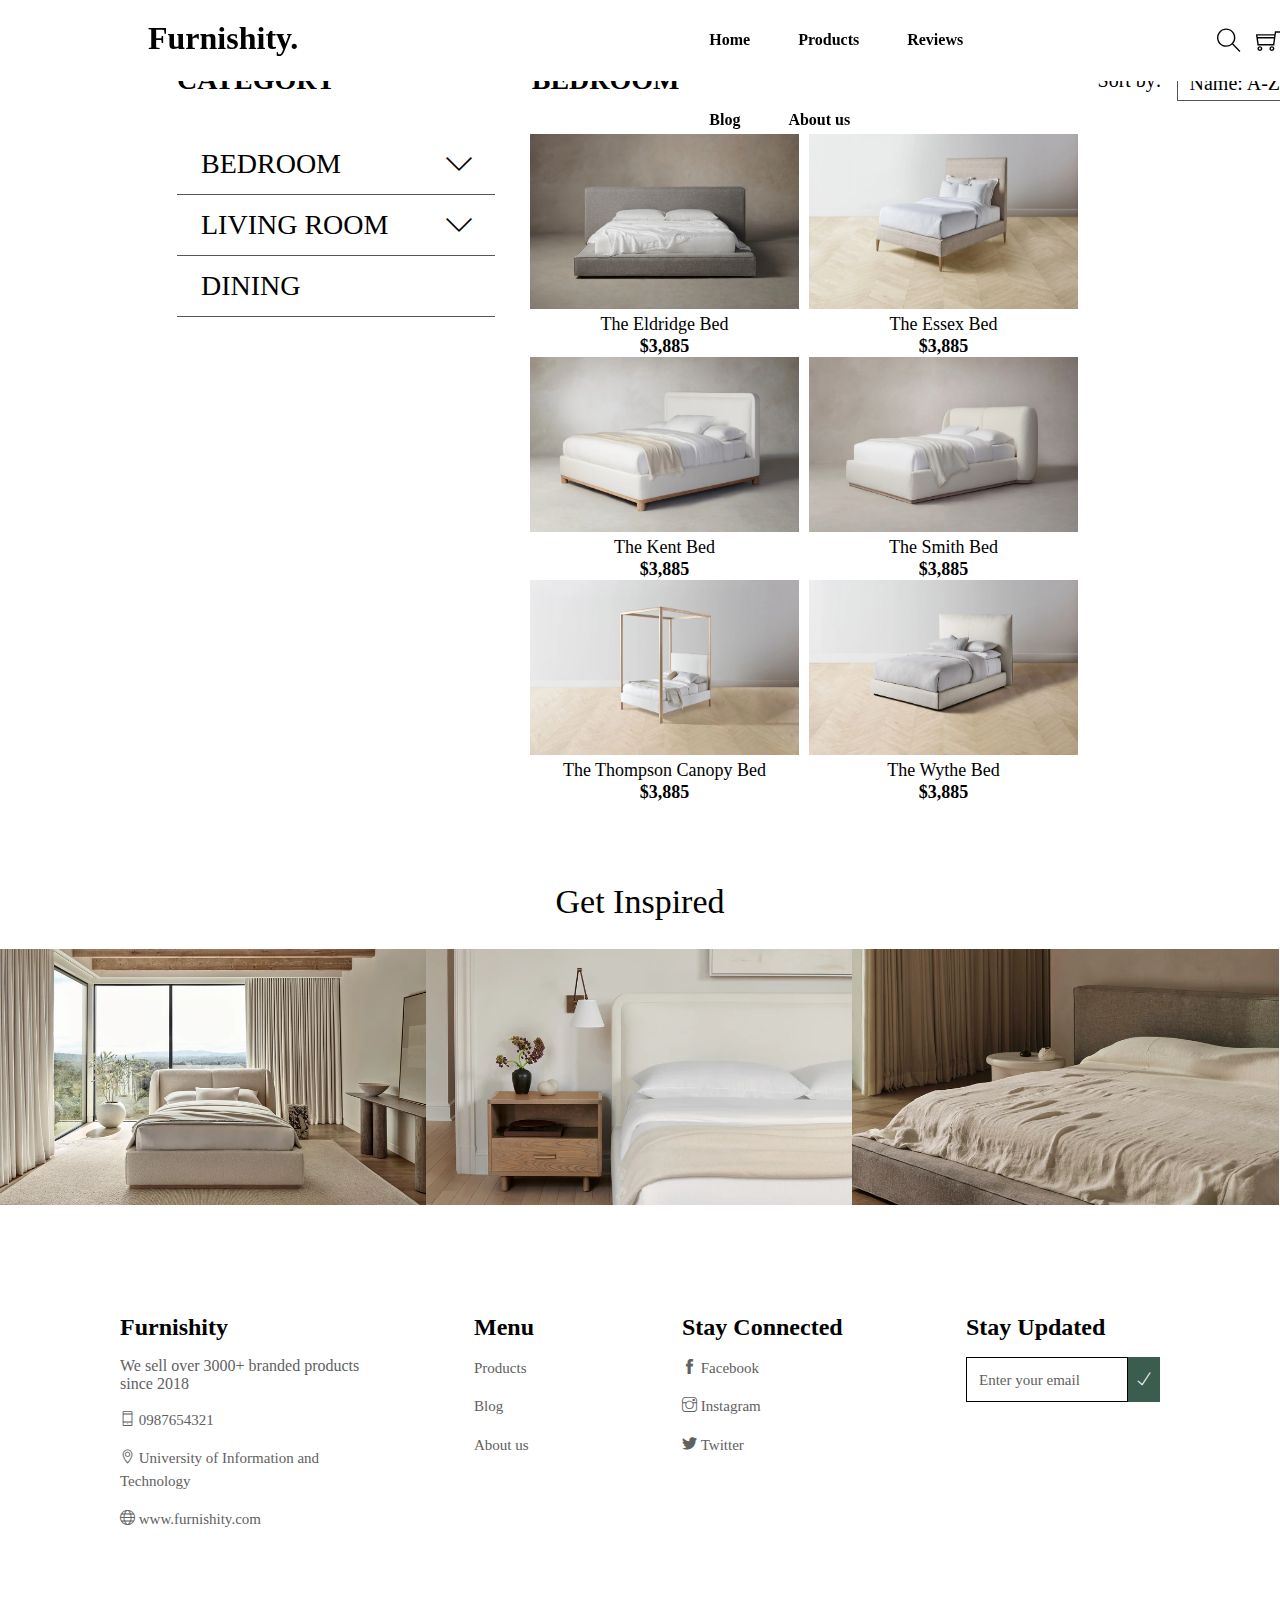
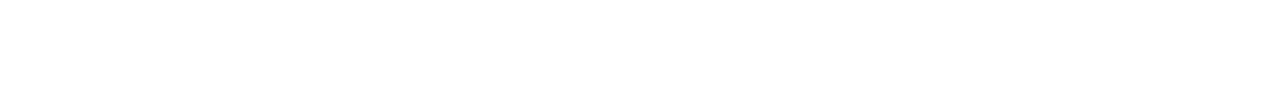
==== furnishity.html @ e51a415f "init" ====
<!DOCTYPE html>
<html lang="en">
<head>
    <meta charset="UTF-8">
    <meta name="viewport" content="width=sec, initial-scale=1.0">
    <title>Document</title>
    <link rel="stylesheet" href="furni.css">
    <link rel="stylesheet" href="./assets/fonts/themify-icons/themify-icons.css">
</head>
<body>
    <div class="header">
        <h2 class="logo">Furnishity.</h2>
        <div class="navigation">
            <ul class="navigation-list">
                <li><a href="">Home</a></li>
                <li><a href="">Products</a></li>
                <li><a href="">Reviews</a></li>
                <li><a href="">Blog</a></li>
                <li><a href="">About us</a></li>
            </ul>
        </div>
        <div class="button-search">
            <i class="button ti-search"></i>
        </div>
        <div class="button-cart">
            <i class="button ti-shopping-cart"></i>
        </div>
    </div>

    <div class="main">

        <div class="background-img">
            <img src="./assets/Furniture_Photos/Background_Photos/Bedroom_Screen/Main_Photo/Bed.png" alt="Bedroom">
        </div>

        <div class="lable">
            <p class="lable-text">CATEGORY</p>
            <div class="lable-source">
                <a href="">BEDROOM</a>
                <a href=""></a>
            </div>
            <div class="lable-sort-by">
                <div class="lable-sort-by-title">
                    <p>Sort by:</p>
                </div>
                <ul>
                    <li>
                        <a href="">
                            Name: A-Z
                            <i class="ti-angle-down"></i>
                        </a>
                        <ul class="lable-subnav">
                            <li><a href="">Best Seller</a></li>
                            <li><a href="">Price: Low-High</a></li>
                            <li><a href="">Price: High-Low</a></li>
                        </ul>
                    </li>
                </ul>
            </div>
        </div>

        <div class="product">
            <div class="vertical-navigation">
                <ul id="product-category">
                    <li>
                        <a href="">
                            BEDROOM
                            <i class="ti-angle-down"></i>
                        </a>
                        <ul class="vertical-subnav">
                            <li><a href="">Beds</a></li>
                            <li><a href="">Nightstands & Dressers</a></li>
                            <li><a href="">Accent Tables</a></li>
                            <li><a href="">Chairs</a></li>
                            <li><a href="">Benches & Ottomans</a></li>
                        </ul>
                    </li>
                    <li>
                        <a href="">
                            LIVING ROOM
                            <i class="ti-angle-down"></i>
                        </a>
                        <ul class="vertical-subnav">
                            <li><a href="">Sofas</a></li>
                            <li><a href="">Sectionals</a></li>
                            <li><a href="">Accent Tables </a></li>
                            <li><a href="">Chairs</a></li>
                            <li><a href="">Benches & Ottomans</a></li>
                            <li><a href="">Offices</a></li>
                        </ul>
                    </li>
                    <li><a href="">DINING</a></li>
                </ul>
            </div>
            
            <div class="product-bed">
                <div class="product-1">
                    <img src="./assets/Furniture_Photos/Products_Photos/P0007/1.webp" alt="The Eldridge Bed" class="product-img">
                    <div class="product-intro">
                        <p class="product-name">The Eldridge Bed</p>
                        <p class="product-cost">$3,885</p>
                    </div>
                </div>
                <div class="product-1">
                    <img src="./assets/Furniture_Photos/Products_Photos/P0008/1.webp" alt="The Essex Bed" class="product-img">
                    <div class="product-intro">
                        <p class="product-name">The Essex Bed</p>
                        <p class="product-cost">$3,885</p>
                    </div>
                </div>
                <div class="product-1">
                    <img src="./assets/Furniture_Photos/Products_Photos/P0009/1.webp" alt="The Kent Bed" class="product-img">
                    <div class="product-intro">
                        <p class="product-name">The Kent Bed</p>
                        <p class="product-cost">$3,885</p>
                    </div>
                </div>

                <div class="product-1">
                    <img src="./assets/Furniture_Photos/Products_Photos/P0010/1.webp" alt="The Smith Bed" class="product-img">
                    <div class="product-intro">
                        <p class="product-name">The Smith Bed</p>
                        <p class="product-cost">$3,885</p>
                    </div>
                </div>
                <div class="product-1">
                    <img src="./assets/Furniture_Photos/Products_Photos/P0011/1.webp" alt="The Thompson Canopy Bed" class="product-img">
                    <div class="product-intro">
                        <p class="product-name">The Thompson Canopy Bed</p>
                        <p class="product-cost">$3,885</p>
                    </div>
                </div>
                <div class="product-1">
                    <img src="./assets/Furniture_Photos/Products_Photos/P0012/1.webp" alt="The Wythe Bed" class="product-img">
                    <div class="product-intro">
                        <p class="product-name">The Wythe Bed</p>
                        <p class="product-cost">$3,885</p>
                    </div>
                </div>
            </div>
        </div>

        <div class="sample">
            <p class="sample-text">Get Inspired</p>
        </div>
        <div class="sample-bedroom">
            <img src="./assets/Furniture_Photos/Background_Photos/Bedroom_Screen/Inspired/1.webp" alt="Sample 1" class="sample-img1">
            <img src="./assets/Furniture_Photos/Background_Photos/Bedroom_Screen/Inspired/2.webp" alt="Sample 2" class="sample-img2">
            <img src="./assets/Furniture_Photos/Background_Photos/Bedroom_Screen/Inspired/3.webp" alt="Sample 3" class="sample-img3">
        </div>
    </div>

    <div class="footer">
        <div class="footer-row">
            <div class="footer-part a">
                <h2>Furnishity</h2>
                <p>We sell over 3000+ branded products since 2018</p>
                <ul class="footer-a">
                    <li>
                        <a href="">
                            <i class="ti-mobile"></i>
                            0987654321
                        </a>
                    </li>
                    <li>
                        <a href="">
                            <i class="ti-location-pin"></i>
                            University of Information and Technology
                        </a>
                    </li>
                    <li>
                        <a href="">
                            <i class="ti-world"></i>
                            www.furnishity.com
                        </a>
                    </li>
                </ul>
            </div>

            <div class="footer-part b">
                <h2>Menu</h2>
                <ul class="footer-b">
                    <li>
                        <a href="">
                            Products
                        </a>
                    </li>
                    <li>
                        <a href="">
                            Blog
                        </a>
                    </li>
                    <li>
                        <a href="">
                            About us
                        </a>
                    </li>
                </ul>
            </div>

            <div class="footer-part c">
                <h2>Stay Connected</h2>
                <ul class="footer-a">
                    <li>
                        <a href="">
                            <i class="ti-facebook"></i>
                            Facebook
                        </a>
                    </li>
                    <li>
                        <a href="">
                            <i class="ti-instagram"></i>
                            Instagram
                        </a>
                    </li>
                    <li>
                        <a href="">
                            <i class="ti-twitter-alt"></i>
                            Twitter
                        </a>
                    </li>
                </ul>
            </div>

            <div class="footer-part d">
                <h2>Stay Updated</h2>
                <ul>
                    <li>
                        <a href="">Enter your email</a>
                    </li>
                    <i class="ti-check"></i>
                </ul>
            </div>
        </div>
    </div>

</body>
</html>
---- furni.css ----
* {
    padding: 0;
    margin: 0;
    box-sizing: border-box;
}

html {
    font-family: Inter;
}

.header {
    width: 100%;
    height: 81px;
    position: fixed;
    top: 0;
    left: 0;
    right: 0;
    z-index: 1;
    background-color: white;
    display: flex;
}

.logo {
    font-size: 32px;
    line-height: 39px;
    padding: 19px 0 0 148px;;
    font-family: inter;
}

.navigation-list {
    display: inline-block;
    padding-left: 411px;
}

.navigation-list > li {
    display: inline-block;
}

.navigation-list li {
    position: relative;
    margin: 31px 44px 31px 0; 
}

.navigation-list li a {
    text-decoration: none;
    font-size: 16px;
    line-height: 16px;
    color: #000;
    font-family: inter;
    font-weight: bolder;
}

.navigation-list li:hover a{
    background-color: #ccc;
}

.button {
    font-weight: bolder;
    font-size: 24px;
}

.button.ti-search {
    margin-left: 134px;
    line-height: 81px;
}

.button.ti-shopping-cart {
    margin-left: 15px;
    line-height: 81px;
}

.header .button:hover {
    cursor: pointer;
}

.background-img  img {
    width: 100%;
    height: 737px;
}

.lable {
    padding-left: 177px;
    padding-right:178px;
    display: flex;
}

.lable .lable-text {
    font-weight: bold;
    padding: 45px 0 33px 0;
    line-height: 34px;
    color: black;
    font-size: 28px;
}

.lable .lable-source {
    padding: 45px 0 33px 196px;
}

.lable .lable-source > a {
    font-weight: bold;
    line-height: 34px;
    color: black;
    font-size: 28px;
    text-decoration: none;
}
    
.lable-sort-by {
    display: inline-flex;
}

.lable .lable-sort-by {
    padding-top: 45px;
    padding-bottom: 33px;
    padding-left: 418px;
}

.lable-sort-by .lable-sort-by-title > p {
    font-size: 20px;
    color: black;
    line-height: 24px;
    width: 79px;
    padding-top: 5px;
}

.lable-sort-by .ti-angle-down {
    padding-left: 39px;
}

.lable-sort-by > ul {
    list-style-type: none;
    margin: 0;
    background-color: white;
}

.lable-sort-by > ul > li {
    border: 1px solid #555;
    width: 188px;
    height: 38px;
}

.lable-sort-by > ul > li > a {
    display: block;
    font-size: 20px;
    line-height: 38px;
    text-decoration: none;
    padding-left: 12px;
    color: black;
}

.lable-subnav {
    list-style-type: none;
    background-color: #f4f4f4;
    position: absolute;
    width: 188px;
    display: none;
}

.lable-sort-by li:hover .lable-subnav {
    display: block;
}

.lable-subnav li:hover a {
    color: #000;
    background-color: #ccc;
}

.lable-subnav li a{
    display: block;
}

.lable-subnav a {
    color: #000;
    text-decoration: none;
    font-size: 20px;
    line-height: 24px;
    padding-left: 12px;
}

.product {
    display: flex;
    padding-left: 177px;
}

#product-category {
    list-style-type: none;
    margin: 0;
    padding: 0;
    background-color: white;
    width: 318px;
}

#product-category > li {
    border-bottom: 1px solid #555;
}

#product-category > li > a {
    display: block;
    font-size: 28px;
    height: 60px;
    line-height: 60px;
    text-decoration: none;
    padding-left: 24px;
    color: black;
}

#product-category .ti-angle-down {
    float: right;
    padding-right: 22px;
    line-height: 60px;
}

.product-bed {
    padding-left: 30px;
}

.product-1 {
    float: left;
    padding: 0 5px 0 5px;
}

.product-img {
    width: 269px;
    height: 175px;
}

.product-intro {
    text-align: center;
}

.product-name {
    font-size: 18px;
    line-height: 22px;
    padding: 6px 0 6px, 0;
}

.product-cost {
    font-size: 18px;
    line-height: 22px;
    font-weight: bold;
}

.vertical-subnav {
    background-color: #f4f4f4;
    list-style-type: none;
    background-color: #f4f4f4;
    position: relative;
    width: 318px;
    border-top: 1px solid #555;
    border-right: 1px solid #555;
    border-left: 1px solid #555;
    display: none;
}

.vertical-subnav > li > a {
    display: block;
}

.vertical-subnav a {
    font-size: 23px;
    color: #000;
    text-decoration: none;
    line-height: 50px;
    padding-left: 60px;
}

#product-category li:hover .vertical-subnav {
    display: block;
}

.vertical-subnav li:hover a {
    color: #000;
    background-color: #ccc;
}

.sample-text {
    font-size: 34px;
    line-height: 39px;
    font-family: Ruluko;
    padding: 79px 0 28px 0;
    text-align: center;
}   

.sample-bedroom {
    display: inline-flex;
}

.sample-img1, .sample-img2,  .sample-img3 {
    width: 33.30%;
    height: 100%;
}

.footer {
    width: 100%;
    height: 500px;
    padding: 105px 120px 0 120px;
    background-color: #ffffff;
}

.footer-part {
    float: left;
    width: 25%;
}

.footer-part li a {
    font-size: 15px;
    line-height: 22.5px;
    color: #616161;
    text-decoration: none;
}

.footer-part p {
    padding-top: 16px;
    color: #616161;
}

.footer-part li {
    padding-top: 16px;
}

.footer-part ul {
    list-style-type: none;
}

.footer-part.b {
    padding-left: 94px;
}

.footer-part.c {
    padding-left: 42px;
}

.footer-part.d {
    padding-left: 66px;
}

.footer-part.d .ti-check {
    float: right;
    color: #ffffff;
    background-color: #3B5D50;
    width: 48px;
    height: 45px;
    text-align: center;
    line-height: 45px;
}

.footer-part.d li {
    width: 242px;
    height: 45px;
    border: 1px solid #000;
    padding-top: 0;
}

.footer-part.d  li  a {
    line-height: 45px;
    padding-left: 12px;
}
.footer-part.d ul {
    display: flex;
    padding-top: 16px;
}

.footer-part.d .ti-check:hover {
    cursor: pointer;
}
---- assets/fonts/themify-icons/themify-icons.css ----
@font-face {
	font-family: 'themify';
	src:url('fonts/themify.eot?-fvbane');
	src:url('fonts/themify.eot?#iefix-fvbane') format('embedded-opentype'),
		url('fonts/themify.woff?-fvbane') format('woff'),
		url('fonts/themify.ttf?-fvbane') format('truetype'),
		url('fonts/themify.svg?-fvbane#themify') format('svg');
	font-weight: normal;
	font-style: normal;
}

[class^="ti-"], [class*=" ti-"] {
	font-family: 'themify';
	speak: none;
	font-style: normal;
	font-weight: normal;
	font-variant: normal;
	text-transform: none;
	line-height: 1;

	/* Better Font Rendering =========== */
	-webkit-font-smoothing: antialiased;
	-moz-osx-font-smoothing: grayscale;
}

.ti-wand:before {
	content: "\e600";
}
.ti-volume:before {
	content: "\e601";
}
.ti-user:before {
	content: "\e602";
}
.ti-unlock:before {
	content: "\e603";
}
.ti-unlink:before {
	content: "\e604";
}
.ti-trash:before {
	content: "\e605";
}
.ti-thought:before {
	content: "\e606";
}
.ti-target:before {
	content: "\e607";
}
.ti-tag:before {
	content: "\e608";
}
.ti-tablet:before {
	content: "\e609";
}
.ti-star:before {
	content: "\e60a";
}
.ti-spray:before {
	content: "\e60b";
}
.ti-signal:before {
	content: "\e60c";
}
.ti-shopping-cart:before {
	content: "\e60d";
}
.ti-shopping-cart-full:before {
	content: "\e60e";
}
.ti-settings:before {
	content: "\e60f";
}
.ti-search:before {
	content: "\e610";
}
.ti-zoom-in:before {
	content: "\e611";
}
.ti-zoom-out:before {
	content: "\e612";
}
.ti-cut:before {
	content: "\e613";
}
.ti-ruler:before {
	content: "\e614";
}
.ti-ruler-pencil:before {
	content: "\e615";
}
.ti-ruler-alt:before {
	content: "\e616";
}
.ti-bookmark:before {
	content: "\e617";
}
.ti-bookmark-alt:before {
	content: "\e618";
}
.ti-reload:before {
	content: "\e619";
}
.ti-plus:before {
	content: "\e61a";
}
.ti-pin:before {
	content: "\e61b";
}
.ti-pencil:before {
	content: "\e61c";
}
.ti-pencil-alt:before {
	content: "\e61d";
}
.ti-paint-roller:before {
	content: "\e61e";
}
.ti-paint-bucket:before {
	content: "\e61f";
}
.ti-na:before {
	content: "\e620";
}
.ti-mobile:before {
	content: "\e621";
}
.ti-minus:before {
	content: "\e622";
}
.ti-medall:before {
	content: "\e623";
}
.ti-medall-alt:before {
	content: "\e624";
}
.ti-marker:before {
	content: "\e625";
}
.ti-marker-alt:before {
	content: "\e626";
}
.ti-arrow-up:before {
	content: "\e627";
}
.ti-arrow-right:before {
	content: "\e628";
}
.ti-arrow-left:before {
	content: "\e629";
}
.ti-arrow-down:before {
	content: "\e62a";
}
.ti-lock:before {
	content: "\e62b";
}
.ti-location-arrow:before {
	content: "\e62c";
}
.ti-link:before {
	content: "\e62d";
}
.ti-layout:before {
	content: "\e62e";
}
.ti-layers:before {
	content: "\e62f";
}
.ti-layers-alt:before {
	content: "\e630";
}
.ti-key:before {
	content: "\e631";
}
.ti-import:before {
	content: "\e632";
}
.ti-image:before {
	content: "\e633";
}
.ti-heart:before {
	content: "\e634";
}
.ti-heart-broken:before {
	content: "\e635";
}
.ti-hand-stop:before {
	content: "\e636";
}
.ti-hand-open:before {
	content: "\e637";
}
.ti-hand-drag:before {
	content: "\e638";
}
.ti-folder:before {
	content: "\e639";
}
.ti-flag:before {
	content: "\e63a";
}
.ti-flag-alt:before {
	content: "\e63b";
}
.ti-flag-alt-2:before {
	content: "\e63c";
}
.ti-eye:before {
	content: "\e63d";
}
.ti-export:before {
	content: "\e63e";
}
.ti-exchange-vertical:before {
	content: "\e63f";
}
.ti-desktop:before {
	content: "\e640";
}
.ti-cup:before {
	content: "\e641";
}
.ti-crown:before {
	content: "\e642";
}
.ti-comments:before {
	content: "\e643";
}
.ti-comment:before {
	content: "\e644";
}
.ti-comment-alt:before {
	content: "\e645";
}
.ti-close:before {
	content: "\e646";
}
.ti-clip:before {
	content: "\e647";
}
.ti-angle-up:before {
	content: "\e648";
}
.ti-angle-right:before {
	content: "\e649";
}
.ti-angle-left:before {
	content: "\e64a";
}
.ti-angle-down:before {
	content: "\e64b";
}
.ti-check:before {
	content: "\e64c";
}
.ti-check-box:before {
	content: "\e64d";
}
.ti-camera:before {
	content: "\e64e";
}
.ti-announcement:before {
	content: "\e64f";
}
.ti-brush:before {
	content: "\e650";
}
.ti-briefcase:before {
	content: "\e651";
}
.ti-bolt:before {
	content: "\e652";
}
.ti-bolt-alt:before {
	content: "\e653";
}
.ti-blackboard:before {
	content: "\e654";
}
.ti-bag:before {
	content: "\e655";
}
.ti-move:before {
	content: "\e656";
}
.ti-arrows-vertical:before {
	content: "\e657";
}
.ti-arrows-horizontal:before {
	content: "\e658";
}
.ti-fullscreen:before {
	content: "\e659";
}
.ti-arrow-top-right:before {
	content: "\e65a";
}
.ti-arrow-top-left:before {
	content: "\e65b";
}
.ti-arrow-circle-up:before {
	content: "\e65c";
}
.ti-arrow-circle-right:before {
	content: "\e65d";
}
.ti-arrow-circle-left:before {
	content: "\e65e";
}
.ti-arrow-circle-down:before {
	content: "\e65f";
}
.ti-angle-double-up:before {
	content: "\e660";
}
.ti-angle-double-right:before {
	content: "\e661";
}
.ti-angle-double-left:before {
	content: "\e662";
}
.ti-angle-double-down:before {
	content: "\e663";
}
.ti-zip:before {
	content: "\e664";
}
.ti-world:before {
	content: "\e665";
}
.ti-wheelchair:before {
	content: "\e666";
}
.ti-view-list:before {
	content: "\e667";
}
.ti-view-list-alt:before {
	content: "\e668";
}
.ti-view-grid:before {
	content: "\e669";
}
.ti-uppercase:before {
	content: "\e66a";
}
.ti-upload:before {
	content: "\e66b";
}
.ti-underline:before {
	content: "\e66c";
}
.ti-truck:before {
	content: "\e66d";
}
.ti-timer:before {
	content: "\e66e";
}
.ti-ticket:before {
	content: "\e66f";
}
.ti-thumb-up:before {
	content: "\e670";
}
.ti-thumb-down:before {
	content: "\e671";
}
.ti-text:before {
	content: "\e672";
}
.ti-stats-up:before {
	content: "\e673";
}
.ti-stats-down:before {
	content: "\e674";
}
.ti-split-v:before {
	content: "\e675";
}
.ti-split-h:before {
	content: "\e676";
}
.ti-smallcap:before {
	content: "\e677";
}
.ti-shine:before {
	content: "\e678";
}
.ti-shift-right:before {
	content: "\e679";
}
.ti-shift-left:before {
	content: "\e67a";
}
.ti-shield:before {
	content: "\e67b";
}
.ti-notepad:before {
	content: "\e67c";
}
.ti-server:before {
	content: "\e67d";
}
.ti-quote-right:before {
	content: "\e67e";
}
.ti-quote-left:before {
	content: "\e67f";
}
.ti-pulse:before {
	content: "\e680";
}
.ti-printer:before {
	content: "\e681";
}
.ti-power-off:before {
	content: "\e682";
}
.ti-plug:before {
	content: "\e683";
}
.ti-pie-chart:before {
	content: "\e684";
}
.ti-paragraph:before {
	content: "\e685";
}
.ti-panel:before {
	content: "\e686";
}
.ti-package:before {
	content: "\e687";
}
.ti-music:before {
	content: "\e688";
}
.ti-music-alt:before {
	content: "\e689";
}
.ti-mouse:before {
	content: "\e68a";
}
.ti-mouse-alt:before {
	content: "\e68b";
}
.ti-money:before {
	content: "\e68c";
}
.ti-microphone:before {
	content: "\e68d";
}
.ti-menu:before {
	content: "\e68e";
}
.ti-menu-alt:before {
	content: "\e68f";
}
.ti-map:before {
	content: "\e690";
}
.ti-map-alt:before {
	content: "\e691";
}
.ti-loop:before {
	content: "\e692";
}
.ti-location-pin:before {
	content: "\e693";
}
.ti-list:before {
	content: "\e694";
}
.ti-light-bulb:before {
	content: "\e695";
}
.ti-Italic:before {
	content: "\e696";
}
.ti-info:before {
	content: "\e697";
}
.ti-infinite:before {
	content: "\e698";
}
.ti-id-badge:before {
	content: "\e699";
}
.ti-hummer:before {
	content: "\e69a";
}
.ti-home:before {
	content: "\e69b";
}
.ti-help:before {
	content: "\e69c";
}
.ti-headphone:before {
	content: "\e69d";
}
.ti-harddrives:before {
	content: "\e69e";
}
.ti-harddrive:before {
	content: "\e69f";
}
.ti-gift:before {
	content: "\e6a0";
}
.ti-game:before {
	content: "\e6a1";
}
.ti-filter:before {
	content: "\e6a2";
}
.ti-files:before {
	content: "\e6a3";
}
.ti-file:before {
	content: "\e6a4";
}
.ti-eraser:before {
	content: "\e6a5";
}
.ti-envelope:before {
	content: "\e6a6";
}
.ti-download:before {
	content: "\e6a7";
}
.ti-direction:before {
	content: "\e6a8";
}
.ti-direction-alt:before {
	content: "\e6a9";
}
.ti-dashboard:before {
	content: "\e6aa";
}
.ti-control-stop:before {
	content: "\e6ab";
}
.ti-control-shuffle:before {
	content: "\e6ac";
}
.ti-control-play:before {
	content: "\e6ad";
}
.ti-control-pause:before {
	content: "\e6ae";
}
.ti-control-forward:before {
	content: "\e6af";
}
.ti-control-backward:before {
	content: "\e6b0";
}
.ti-cloud:before {
	content: "\e6b1";
}
.ti-cloud-up:before {
	content: "\e6b2";
}
.ti-cloud-down:before {
	content: "\e6b3";
}
.ti-clipboard:before {
	content: "\e6b4";
}
.ti-car:before {
	content: "\e6b5";
}
.ti-calendar:before {
	content: "\e6b6";
}
.ti-book:before {
	content: "\e6b7";
}
.ti-bell:before {
	content: "\e6b8";
}
.ti-basketball:before {
	content: "\e6b9";
}
.ti-bar-chart:before {
	content: "\e6ba";
}
.ti-bar-chart-alt:before {
	content: "\e6bb";
}
.ti-back-right:before {
	content: "\e6bc";
}
.ti-back-left:before {
	content: "\e6bd";
}
.ti-arrows-corner:before {
	content: "\e6be";
}
.ti-archive:before {
	content: "\e6bf";
}
.ti-anchor:before {
	content: "\e6c0";
}
.ti-align-right:before {
	content: "\e6c1";
}
.ti-align-left:before {
	content: "\e6c2";
}
.ti-align-justify:before {
	content: "\e6c3";
}
.ti-align-center:before {
	content: "\e6c4";
}
.ti-alert:before {
	content: "\e6c5";
}
.ti-alarm-clock:before {
	content: "\e6c6";
}
.ti-agenda:before {
	content: "\e6c7";
}
.ti-write:before {
	content: "\e6c8";
}
.ti-window:before {
	content: "\e6c9";
}
.ti-widgetized:before {
	content: "\e6ca";
}
.ti-widget:before {
	content: "\e6cb";
}
.ti-widget-alt:before {
	content: "\e6cc";
}
.ti-wallet:before {
	content: "\e6cd";
}
.ti-video-clapper:before {
	content: "\e6ce";
}
.ti-video-camera:before {
	content: "\e6cf";
}
.ti-vector:before {
	content: "\e6d0";
}
.ti-themify-logo:before {
	content: "\e6d1";
}
.ti-themify-favicon:before {
	content: "\e6d2";
}
.ti-themify-favicon-alt:before {
	content: "\e6d3";
}
.ti-support:before {
	content: "\e6d4";
}
.ti-stamp:before {
	content: "\e6d5";
}
.ti-split-v-alt:before {
	content: "\e6d6";
}
.ti-slice:before {
	content: "\e6d7";
}
.ti-shortcode:before {
	content: "\e6d8";
}
.ti-shift-right-alt:before {
	content: "\e6d9";
}
.ti-shift-left-alt:before {
	content: "\e6da";
}
.ti-ruler-alt-2:before {
	content: "\e6db";
}
.ti-receipt:before {
	content: "\e6dc";
}
.ti-pin2:before {
	content: "\e6dd";
}
.ti-pin-alt:before {
	content: "\e6de";
}
.ti-pencil-alt2:before {
	content: "\e6df";
}
.ti-palette:before {
	content: "\e6e0";
}
.ti-more:before {
	content: "\e6e1";
}
.ti-more-alt:before {
	content: "\e6e2";
}
.ti-microphone-alt:before {
	content: "\e6e3";
}
.ti-magnet:before {
	content: "\e6e4";
}
.ti-line-double:before {
	content: "\e6e5";
}
.ti-line-dotted:before {
	content: "\e6e6";
}
.ti-line-dashed:before {
	content: "\e6e7";
}
.ti-layout-width-full:before {
	content: "\e6e8";
}
.ti-layout-width-default:before {
	content: "\e6e9";
}
.ti-layout-width-default-alt:before {
	content: "\e6ea";
}
.ti-layout-tab:before {
	content: "\e6eb";
}
.ti-layout-tab-window:before {
	content: "\e6ec";
}
.ti-layout-tab-v:before {
	content: "\e6ed";
}
.ti-layout-tab-min:before {
	content: "\e6ee";
}
.ti-layout-slider:before {
	content: "\e6ef";
}
.ti-layout-slider-alt:before {
	content: "\e6f0";
}
.ti-layout-sidebar-right:before {
	content: "\e6f1";
}
.ti-layout-sidebar-none:before {
	content: "\e6f2";
}
.ti-layout-sidebar-left:before {
	content: "\e6f3";
}
.ti-layout-placeholder:before {
	content: "\e6f4";
}
.ti-layout-menu:before {
	content: "\e6f5";
}
.ti-layout-menu-v:before {
	content: "\e6f6";
}
.ti-layout-menu-separated:before {
	content: "\e6f7";
}
.ti-layout-menu-full:before {
	content: "\e6f8";
}
.ti-layout-media-right-alt:before {
	content: "\e6f9";
}
.ti-layout-media-right:before {
	content: "\e6fa";
}
.ti-layout-media-overlay:before {
	content: "\e6fb";
}
.ti-layout-media-overlay-alt:before {
	content: "\e6fc";
}
.ti-layout-media-overlay-alt-2:before {
	content: "\e6fd";
}
.ti-layout-media-left-alt:before {
	content: "\e6fe";
}
.ti-layout-media-left:before {
	content: "\e6ff";
}
.ti-layout-media-center-alt:before {
	content: "\e700";
}
.ti-layout-media-center:before {
	content: "\e701";
}
.ti-layout-list-thumb:before {
	content: "\e702";
}
.ti-layout-list-thumb-alt:before {
	content: "\e703";
}
.ti-layout-list-post:before {
	content: "\e704";
}
.ti-layout-list-large-image:before {
	content: "\e705";
}
.ti-layout-line-solid:before {
	content: "\e706";
}
.ti-layout-grid4:before {
	content: "\e707";
}
.ti-layout-grid3:before {
	content: "\e708";
}
.ti-layout-grid2:before {
	content: "\e709";
}
.ti-layout-grid2-thumb:before {
	content: "\e70a";
}
.ti-layout-cta-right:before {
	content: "\e70b";
}
.ti-layout-cta-left:before {
	content: "\e70c";
}
.ti-layout-cta-center:before {
	content: "\e70d";
}
.ti-layout-cta-btn-right:before {
	content: "\e70e";
}
.ti-layout-cta-btn-left:before {
	content: "\e70f";
}
.ti-layout-column4:before {
	content: "\e710";
}
.ti-layout-column3:before {
	content: "\e711";
}
.ti-layout-column2:before {
	content: "\e712";
}
.ti-layout-accordion-separated:before {
	content: "\e713";
}
.ti-layout-accordion-merged:before {
	content: "\e714";
}
.ti-layout-accordion-list:before {
	content: "\e715";
}
.ti-ink-pen:before {
	content: "\e716";
}
.ti-info-alt:before {
	content: "\e717";
}
.ti-help-alt:before {
	content: "\e718";
}
.ti-headphone-alt:before {
	content: "\e719";
}
.ti-hand-point-up:before {
	content: "\e71a";
}
.ti-hand-point-right:before {
	content: "\e71b";
}
.ti-hand-point-left:before {
	content: "\e71c";
}
.ti-hand-point-down:before {
	content: "\e71d";
}
.ti-gallery:before {
	content: "\e71e";
}
.ti-face-smile:before {
	content: "\e71f";
}
.ti-face-sad:before {
	content: "\e720";
}
.ti-credit-card:before {
	content: "\e721";
}
.ti-control-skip-forward:before {
	content: "\e722";
}
.ti-control-skip-backward:before {
	content: "\e723";
}
.ti-control-record:before {
	content: "\e724";
}
.ti-control-eject:before {
	content: "\e725";
}
.ti-comments-smiley:before {
	content: "\e726";
}
.ti-brush-alt:before {
	content: "\e727";
}
.ti-youtube:before {
	content: "\e728";
}
.ti-vimeo:before {
	content: "\e729";
}
.ti-twitter:before {
	content: "\e72a";
}
.ti-time:before {
	content: "\e72b";
}
.ti-tumblr:before {
	content: "\e72c";
}
.ti-skype:before {
	content: "\e72d";
}
.ti-share:before {
	content: "\e72e";
}
.ti-share-alt:before {
	content: "\e72f";
}
.ti-rocket:before {
	content: "\e730";
}
.ti-pinterest:before {
	content: "\e731";
}
.ti-new-window:before {
	content: "\e732";
}
.ti-microsoft:before {
	content: "\e733";
}
.ti-list-ol:before {
	content: "\e734";
}
.ti-linkedin:before {
	content: "\e735";
}
.ti-layout-sidebar-2:before {
	content: "\e736";
}
.ti-layout-grid4-alt:before {
	content: "\e737";
}
.ti-layout-grid3-alt:before {
	content: "\e738";
}
.ti-layout-grid2-alt:before {
	content: "\e739";
}
.ti-layout-column4-alt:before {
	content: "\e73a";
}
.ti-layout-column3-alt:before {
	content: "\e73b";
}
.ti-layout-column2-alt:before {
	content: "\e73c";
}
.ti-instagram:before {
	content: "\e73d";
}
.ti-google:before {
	content: "\e73e";
}
.ti-github:before {
	content: "\e73f";
}
.ti-flickr:before {
	content: "\e740";
}
.ti-facebook:before {
	content: "\e741";
}
.ti-dropbox:before {
	content: "\e742";
}
.ti-dribbble:before {
	content: "\e743";
}
.ti-apple:before {
	content: "\e744";
}
.ti-android:before {
	content: "\e745";
}
.ti-save:before {
	content: "\e746";
}
.ti-save-alt:before {
	content: "\e747";
}
.ti-yahoo:before {
	content: "\e748";
}
.ti-wordpress:before {
	content: "\e749";
}
.ti-vimeo-alt:before {
	content: "\e74a";
}
.ti-twitter-alt:before {
	content: "\e74b";
}
.ti-tumblr-alt:before {
	content: "\e74c";
}
.ti-trello:before {
	content: "\e74d";
}
.ti-stack-overflow:before {
	content: "\e74e";
}
.ti-soundcloud:before {
	content: "\e74f";
}
.ti-sharethis:before {
	content: "\e750";
}
.ti-sharethis-alt:before {
	content: "\e751";
}
.ti-reddit:before {
	content: "\e752";
}
.ti-pinterest-alt:before {
	content: "\e753";
}
.ti-microsoft-alt:before {
	content: "\e754";
}
.ti-linux:before {
	content: "\e755";
}
.ti-jsfiddle:before {
	content: "\e756";
}
.ti-joomla:before {
	content: "\e757";
}
.ti-html5:before {
	content: "\e758";
}
.ti-flickr-alt:before {
	content: "\e759";
}
.ti-email:before {
	content: "\e75a";
}
.ti-drupal:before {
	content: "\e75b";
}
.ti-dropbox-alt:before {
	content: "\e75c";
}
.ti-css3:before {
	content: "\e75d";
}
.ti-rss:before {
	content: "\e75e";
}
.ti-rss-alt:before {
	content: "\e75f";
}
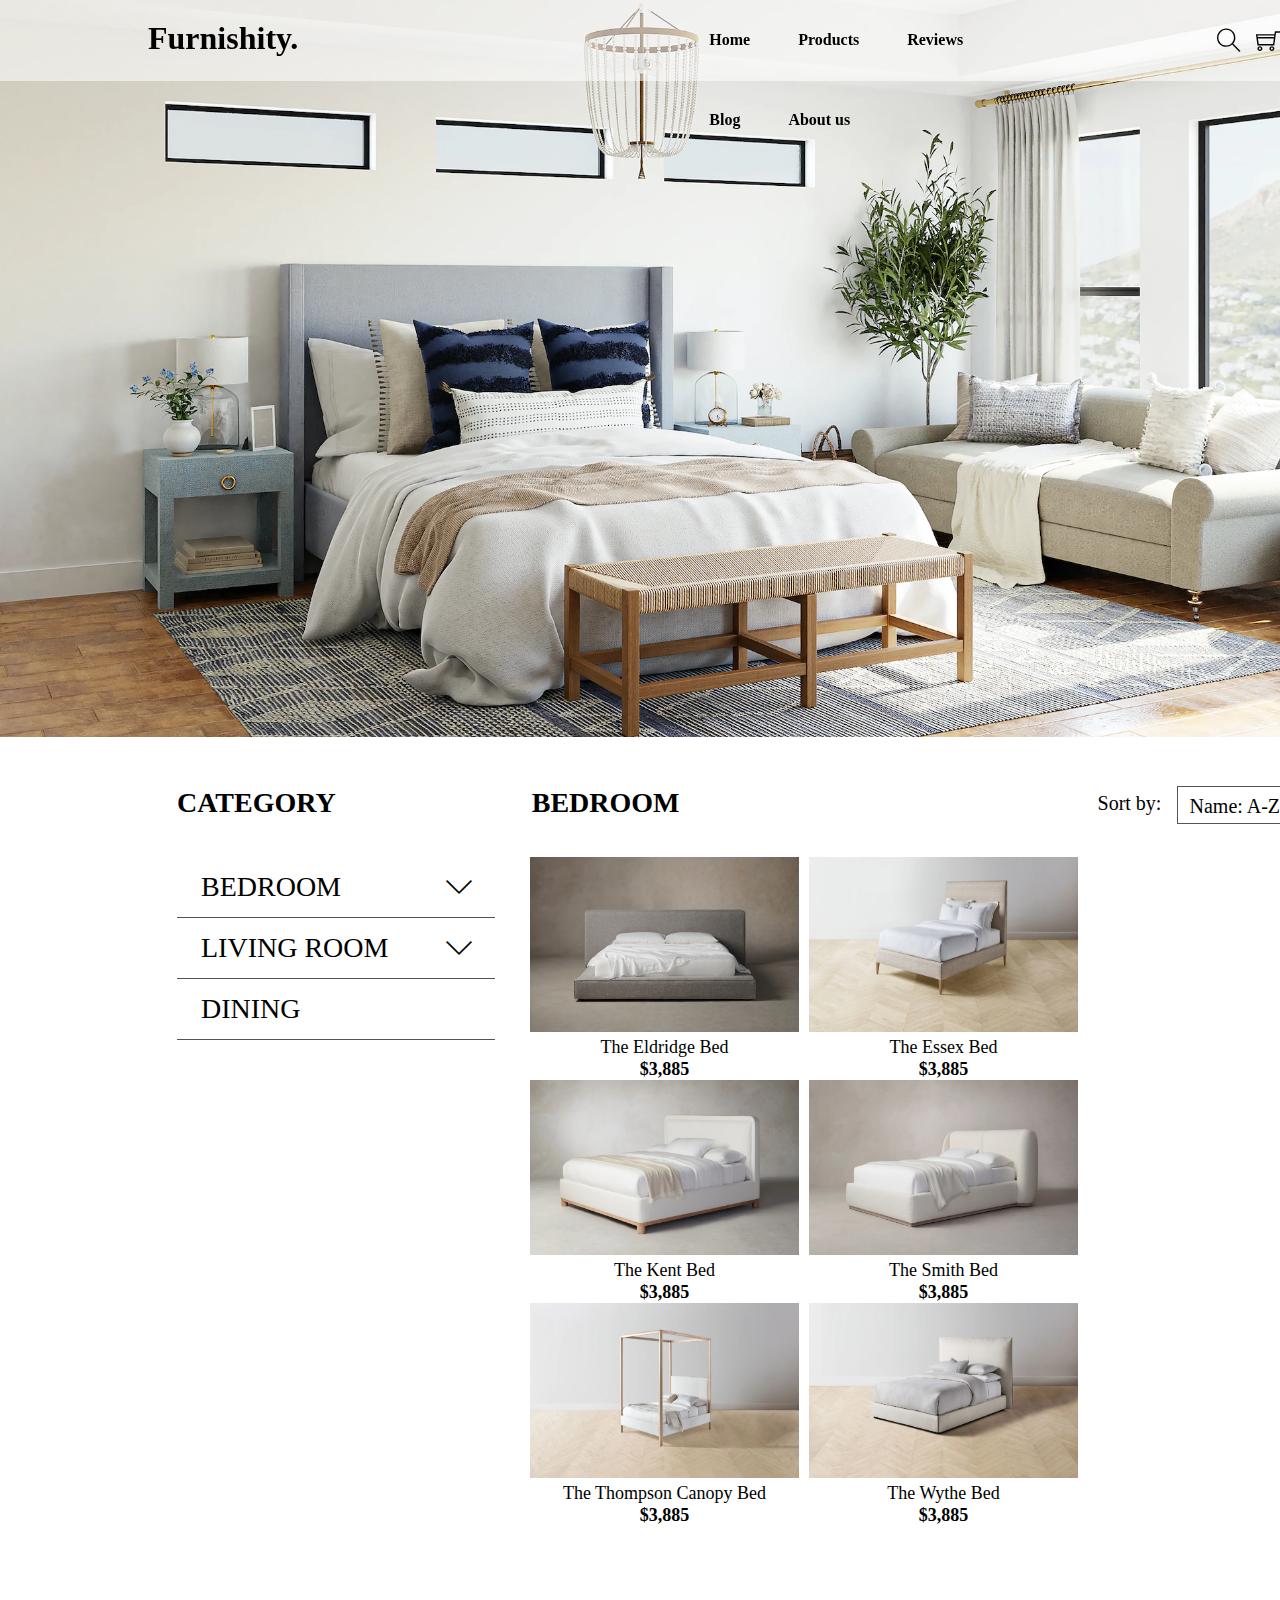
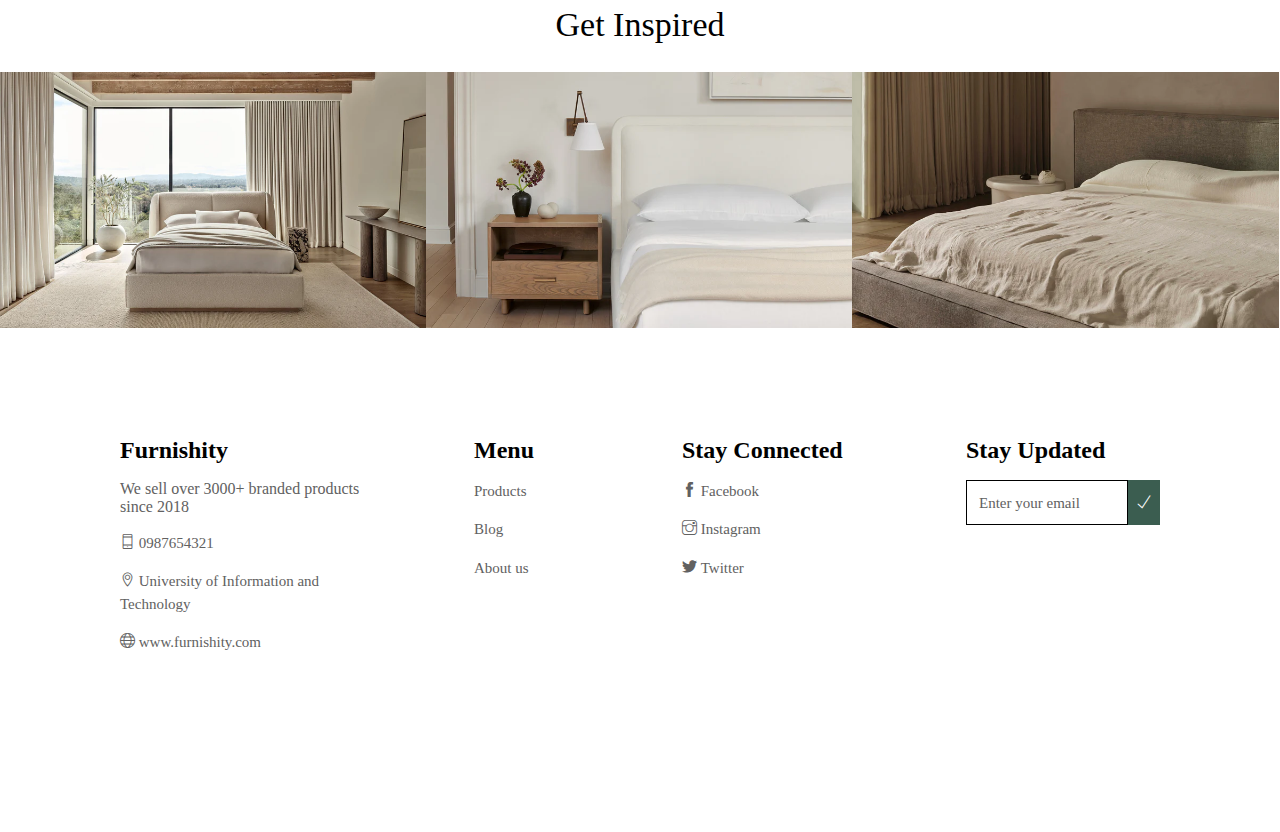
==== commit 976a14e2: "seperated" ====
--- a/furnishity.html
+++ b/furnishity.html
@@ -4,11 +4,13 @@
     <meta charset="UTF-8">
     <meta name="viewport" content="width=sec, initial-scale=1.0">
     <title>Document</title>
-    <link rel="stylesheet" href="furni.css">
+    <link rel="stylesheet" href="./css/components.css">
+    <link rel="stylesheet" href="./css/furni.css">
     <link rel="stylesheet" href="./assets/fonts/themify-icons/themify-icons.css">
+    <script src="./js/components.js"></script>
 </head>
 <body>
-    <div class="header">
+    <!-- <div class="header">
         <h2 class="logo">Furnishity.</h2>
         <div class="navigation">
             <ul class="navigation-list">
@@ -25,12 +27,12 @@
         <div class="button-cart">
             <i class="button ti-shopping-cart"></i>
         </div>
-    </div>
-
+    </div> -->
+    <script>addHeader()</script>
     <div class="main">
 
         <div class="background-img">
-            <img src="./assets/Furniture_Photos/Background_Photos/Bedroom_Screen/Main_Photo/Bed.png" alt="Bedroom">
+            <img src="./assets/Furniture_Photos/Background_Photos/Bedroom_Screen/Main_Photo/Bed.webp" alt="Bedroom">
         </div>
 
         <div class="lable">
@@ -149,8 +151,9 @@
             <img src="./assets/Furniture_Photos/Background_Photos/Bedroom_Screen/Inspired/3.webp" alt="Sample 3" class="sample-img3">
         </div>
     </div>
-
-    <div class="footer">
+<script>addFooter()</script>
+
+    <!-- <div class="footer">
         <div class="footer-row">
             <div class="footer-part a">
                 <h2>Furnishity</h2>
@@ -232,7 +235,7 @@
                 </ul>
             </div>
         </div>
-    </div>
+    </div> -->
 
 </body>
 </html>
--- a/css/components.css
+++ b/css/components.css
@@ -0,0 +1,168 @@
+* {
+    padding: 0;
+    margin: 0;
+    box-sizing: border-box;
+}
+
+html {
+    font-family: Inter;
+}   
+/* Start: Header */
+.header-web {
+    width: 100%;
+    height: 81px;
+    position: fixed;
+    top: 0;
+    left: 0;
+    right: 0;
+    z-index: 1;
+    background-color: rgba(255, 255, 255, 0.55);
+    display: flex;
+}
+
+.logo {
+    font-size: 32px;
+    line-height: 39px;
+    padding: 19px 0 0 148px;;
+    font-family: inter;
+}
+
+.navigation-list {
+    display: inline-block;
+    padding-left: 411px;
+}
+
+.navigation-list > li {
+    display: inline-block;
+}
+
+.navigation-list li {
+    position: relative;
+    margin: 31px 44px 31px 0; 
+}
+
+.navigation-list li a {
+    text-decoration: none;
+    font-size: 16px;
+    line-height: 16px;
+    color: #000;
+    font-family: inter;
+    font-weight: bolder;
+}
+
+.navigation-list li a::after {
+    content: "";
+    position: absolute;
+    background-color: #F9BF29;
+    height: 4px;
+    width: 0;
+    left: 0;
+    bottom: -10px;
+    transition: 0.5s;
+}
+.navigation-list li a:hover::after{
+    width: 100%;
+}
+.navigation-list li:hover a{
+    color: #231010;
+}
+
+.button {
+    font-weight: bolder;
+    font-size: 24px;
+}
+
+.button.ti-search {
+    margin-left: 134px;
+    line-height: 81px;
+    cursor: pointer;
+}
+
+.button.ti-shopping-cart {
+    margin-left: 15px;
+    line-height: 81px;
+    cursor: pointer;
+}
+
+.header .button:hover {
+    cursor: pointer;
+}
+
+/* End: Header */
+
+
+/* Start: Footer */
+.footer-web {
+    width: 100%;
+    height: 500px;
+    padding: 105px 120px 0 120px;
+    background-color: #ffffff;
+}
+
+.footer-part {
+    float: left;
+    width: 25%;
+}
+
+.footer-part li a {
+    font-size: 15px;
+    line-height: 22.5px;
+    color: #616161;
+    text-decoration: none;
+}
+
+.footer-part p {
+    padding-top: 16px;
+    color: #616161;
+}
+
+.footer-part li {
+    padding-top: 16px;
+}
+
+.footer-part ul {
+    list-style-type: none;
+}
+
+.footer-part.b {
+    padding-left: 94px;
+}
+
+.footer-part.c {
+    padding-left: 42px;
+}
+
+.footer-part.d {
+    padding-left: 66px;
+}
+
+.footer-part.d .ti-check {
+    float: right;
+    color: #ffffff;
+    background-color: #3B5D50;
+    width: 48px;
+    height: 45px;
+    text-align: center;
+    line-height: 45px;
+}
+
+.footer-part.d li {
+    width: 242px;
+    height: 45px;
+    border: 1px solid #000;
+    padding-top: 0;
+}
+
+.footer-part.d  li  a {
+    line-height: 45px;
+    padding-left: 12px;
+}
+.footer-part.d ul {
+    display: flex;
+    padding-top: 16px;
+}
+
+.footer-part.d .ti-check:hover {
+    cursor: pointer;
+}
+/* End: Footer */--- a/css/furni.css
+++ b/css/furni.css
@@ -0,0 +1,364 @@
+* {
+    padding: 0;
+    margin: 0;
+    box-sizing: border-box;
+}
+
+html {
+    font-family: Inter;
+}
+
+.header {
+    width: 100%;
+    height: 81px;
+    position: fixed;
+    top: 0;
+    left: 0;
+    right: 0;
+    z-index: 1;
+    background-color: white;
+    display: flex;
+}
+
+.logo {
+    font-size: 32px;
+    line-height: 39px;
+    padding: 19px 0 0 148px;;
+    font-family: inter;
+}
+
+.navigation-list {
+    display: inline-block;
+    padding-left: 411px;
+}
+
+.navigation-list > li {
+    display: inline-block;
+}
+
+.navigation-list li {
+    position: relative;
+    margin: 31px 44px 31px 0; 
+}
+
+.navigation-list li a {
+    text-decoration: none;
+    font-size: 16px;
+    line-height: 16px;
+    color: #000;
+    font-family: inter;
+    font-weight: bolder;
+}
+
+.navigation-list li:hover a{
+    background-color: #ccc;
+}
+
+.button {
+    font-weight: bolder;
+    font-size: 24px;
+}
+
+.button.ti-search {
+    margin-left: 134px;
+    line-height: 81px;
+}
+
+.button.ti-shopping-cart {
+    margin-left: 15px;
+    line-height: 81px;
+}
+
+.header .button:hover {
+    cursor: pointer;
+}
+
+.background-img  img {
+    width: 100%;
+    height: 737px;
+}
+
+.lable {
+    padding-left: 177px;
+    padding-right:178px;
+    display: flex;
+}
+
+.lable .lable-text {
+    font-weight: bold;
+    padding: 45px 0 33px 0;
+    line-height: 34px;
+    color: black;
+    font-size: 28px;
+}
+
+.lable .lable-source {
+    padding: 45px 0 33px 196px;
+}
+
+.lable .lable-source > a {
+    font-weight: bold;
+    line-height: 34px;
+    color: black;
+    font-size: 28px;
+    text-decoration: none;
+}
+    
+.lable-sort-by {
+    display: inline-flex;
+}
+
+.lable .lable-sort-by {
+    padding-top: 45px;
+    padding-bottom: 33px;
+    padding-left: 418px;
+}
+
+.lable-sort-by .lable-sort-by-title > p {
+    font-size: 20px;
+    color: black;
+    line-height: 24px;
+    width: 79px;
+    padding-top: 5px;
+}
+
+.lable-sort-by .ti-angle-down {
+    padding-left: 39px;
+}
+
+.lable-sort-by > ul {
+    list-style-type: none;
+    margin: 0;
+    background-color: white;
+}
+
+.lable-sort-by > ul > li {
+    border: 1px solid #555;
+    width: 188px;
+    height: 38px;
+}
+
+.lable-sort-by > ul > li > a {
+    display: block;
+    font-size: 20px;
+    line-height: 38px;
+    text-decoration: none;
+    padding-left: 12px;
+    color: black;
+}
+
+.lable-subnav {
+    list-style-type: none;
+    background-color: #f4f4f4;
+    position: absolute;
+    width: 188px;
+    display: none;
+}
+
+.lable-sort-by li:hover .lable-subnav {
+    display: block;
+}
+
+.lable-subnav li:hover a {
+    color: #000;
+    background-color: #ccc;
+}
+
+.lable-subnav li a{
+    display: block;
+}
+
+.lable-subnav a {
+    color: #000;
+    text-decoration: none;
+    font-size: 20px;
+    line-height: 24px;
+    padding-left: 12px;
+}
+
+.product {
+    display: flex;
+    padding-left: 177px;
+}
+
+#product-category {
+    list-style-type: none;
+    margin: 0;
+    padding: 0;
+    background-color: white;
+    width: 318px;
+}
+
+#product-category > li {
+    border-bottom: 1px solid #555;
+}
+
+#product-category > li > a {
+    display: block;
+    font-size: 28px;
+    height: 60px;
+    line-height: 60px;
+    text-decoration: none;
+    padding-left: 24px;
+    color: black;
+}
+
+#product-category .ti-angle-down {
+    float: right;
+    padding-right: 22px;
+    line-height: 60px;
+}
+
+.product-bed {
+    padding-left: 30px;
+}
+
+.product-1 {
+    float: left;
+    padding: 0 5px 0 5px;
+}
+
+.product-img {
+    width: 269px;
+    height: 175px;
+}
+
+.product-intro {
+    text-align: center;
+}
+
+.product-name {
+    font-size: 18px;
+    line-height: 22px;
+    padding: 6px 0 6px, 0;
+}
+
+.product-cost {
+    font-size: 18px;
+    line-height: 22px;
+    font-weight: bold;
+}
+
+.vertical-subnav {
+    background-color: #f4f4f4;
+    list-style-type: none;
+    background-color: #f4f4f4;
+    position: relative;
+    width: 318px;
+    border-top: 1px solid #555;
+    border-right: 1px solid #555;
+    border-left: 1px solid #555;
+    display: none;
+}
+
+.vertical-subnav > li > a {
+    display: block;
+}
+
+.vertical-subnav a {
+    font-size: 23px;
+    color: #000;
+    text-decoration: none;
+    line-height: 50px;
+    padding-left: 60px;
+}
+
+#product-category li:hover .vertical-subnav {
+    display: block;
+}
+
+.vertical-subnav li:hover a {
+    color: #000;
+    background-color: #ccc;
+}
+
+.sample-text {
+    font-size: 34px;
+    line-height: 39px;
+    font-family: Ruluko;
+    padding: 79px 0 28px 0;
+    text-align: center;
+}   
+
+.sample-bedroom {
+    display: inline-flex;
+}
+
+.sample-img1, .sample-img2,  .sample-img3 {
+    width: 33.30%;
+    height: 100%;
+}
+
+.footer {
+    width: 100%;
+    height: 500px;
+    padding: 105px 120px 0 120px;
+    background-color: #ffffff;
+}
+
+.footer-part {
+    float: left;
+    width: 25%;
+}
+
+.footer-part li a {
+    font-size: 15px;
+    line-height: 22.5px;
+    color: #616161;
+    text-decoration: none;
+}
+
+.footer-part p {
+    padding-top: 16px;
+    color: #616161;
+}
+
+.footer-part li {
+    padding-top: 16px;
+}
+
+.footer-part ul {
+    list-style-type: none;
+}
+
+.footer-part.b {
+    padding-left: 94px;
+}
+
+.footer-part.c {
+    padding-left: 42px;
+}
+
+.footer-part.d {
+    padding-left: 66px;
+}
+
+.footer-part.d .ti-check {
+    float: right;
+    color: #ffffff;
+    background-color: #3B5D50;
+    width: 48px;
+    height: 45px;
+    text-align: center;
+    line-height: 45px;
+}
+
+.footer-part.d li {
+    width: 242px;
+    height: 45px;
+    border: 1px solid #000;
+    padding-top: 0;
+}
+
+.footer-part.d  li  a {
+    line-height: 45px;
+    padding-left: 12px;
+}
+.footer-part.d ul {
+    display: flex;
+    padding-top: 16px;
+}
+
+.footer-part.d .ti-check:hover {
+    cursor: pointer;
+}
